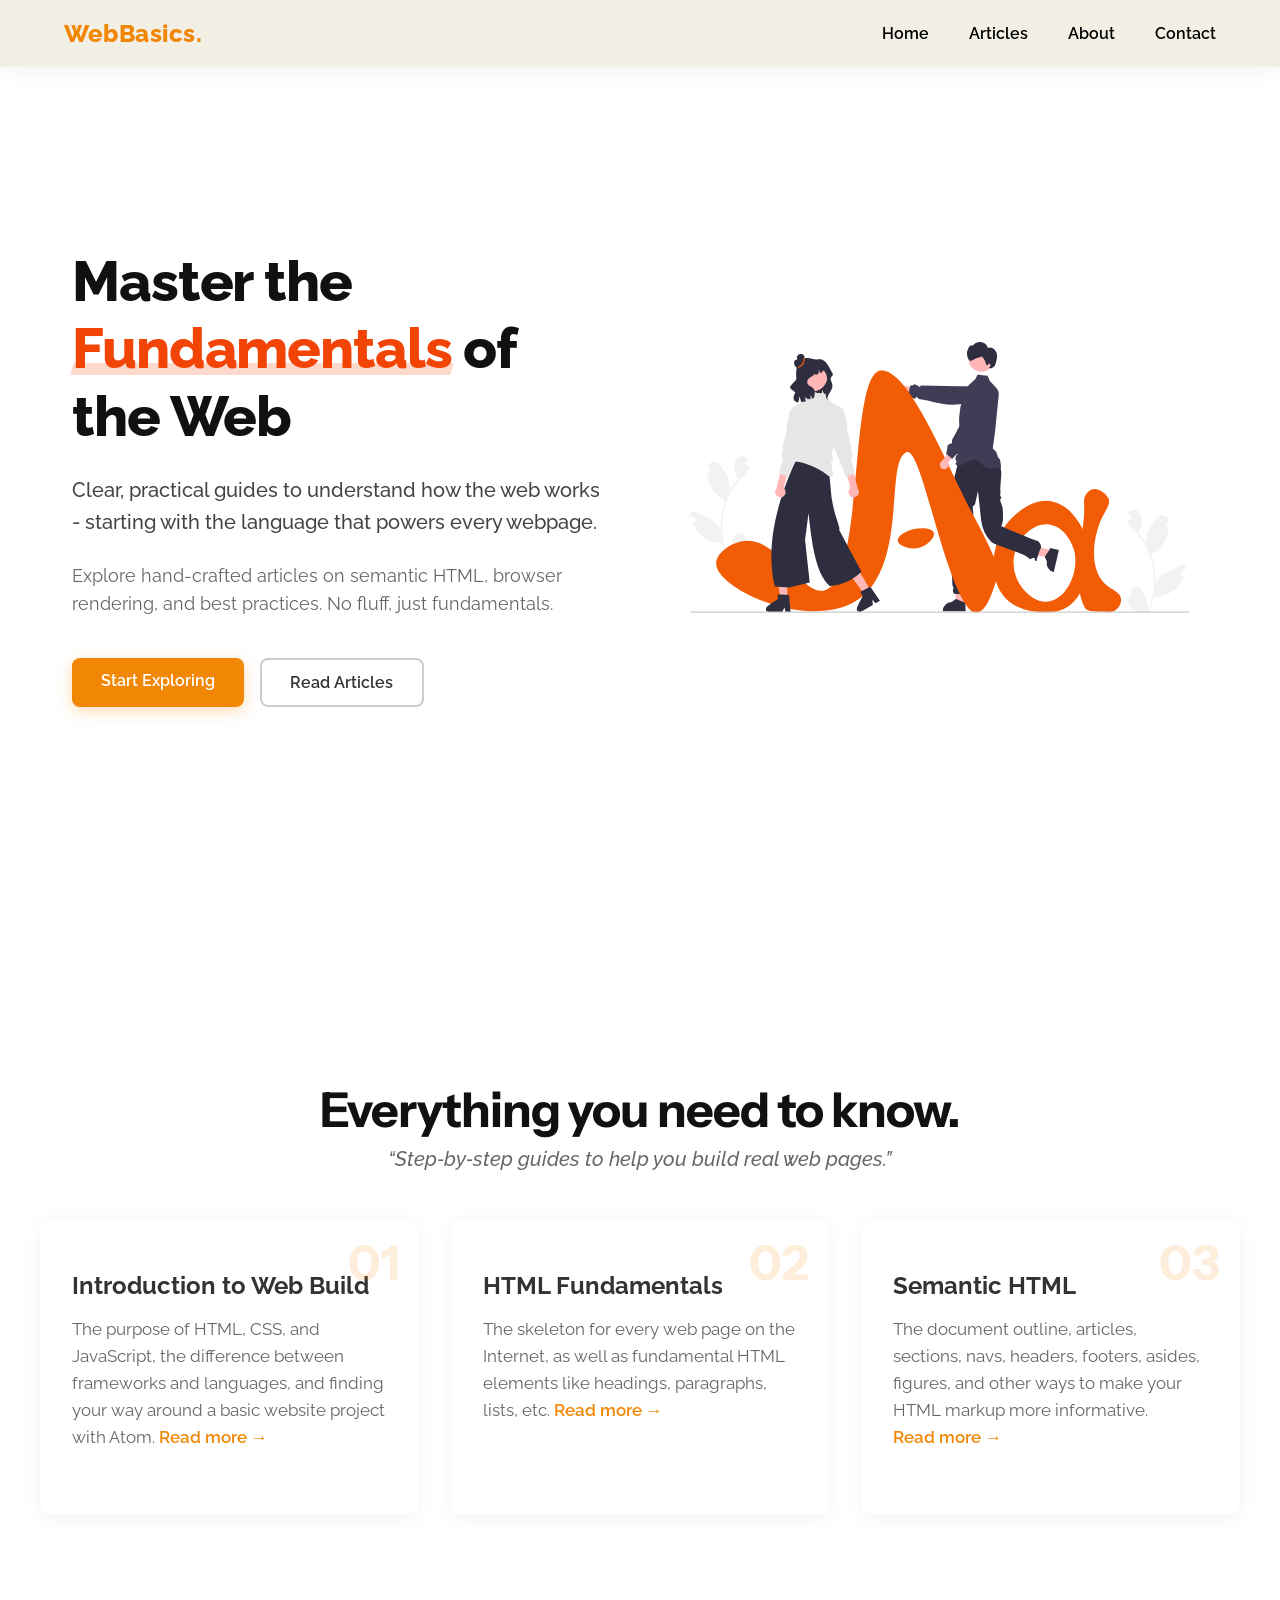
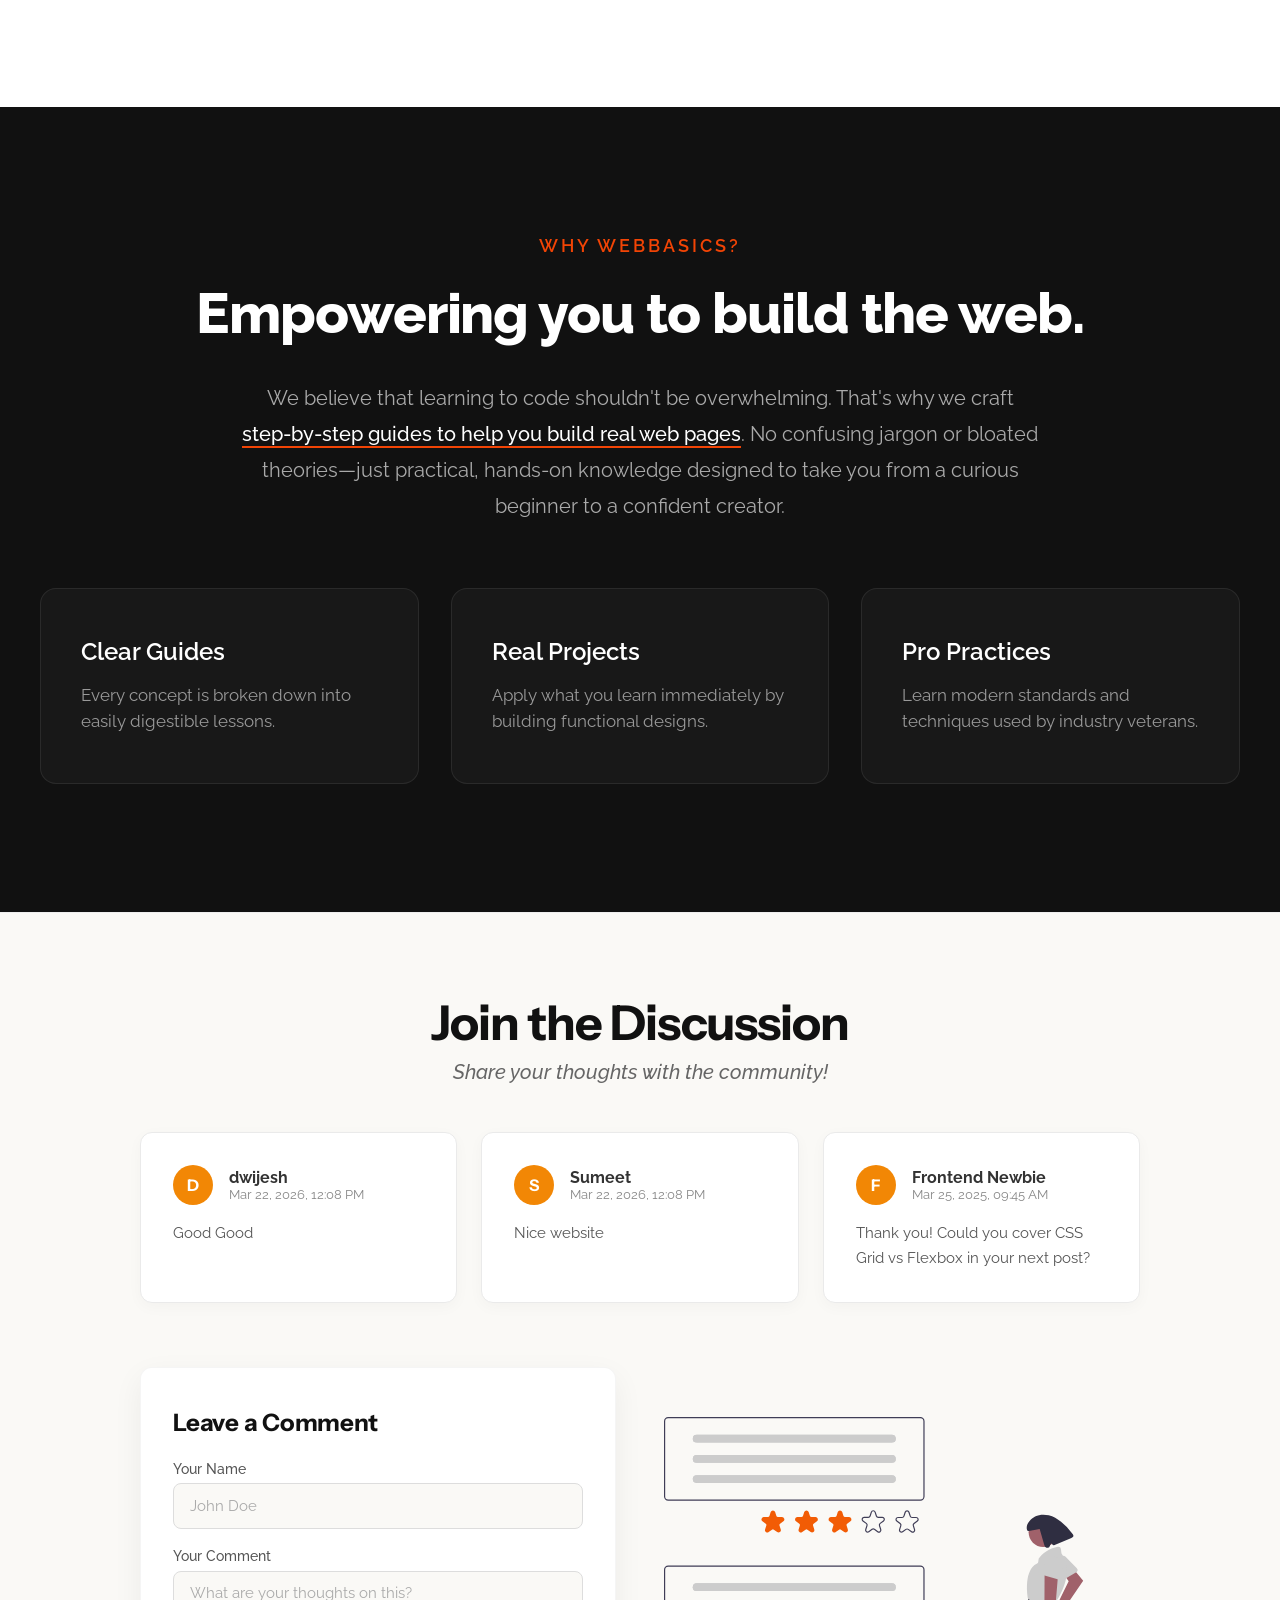
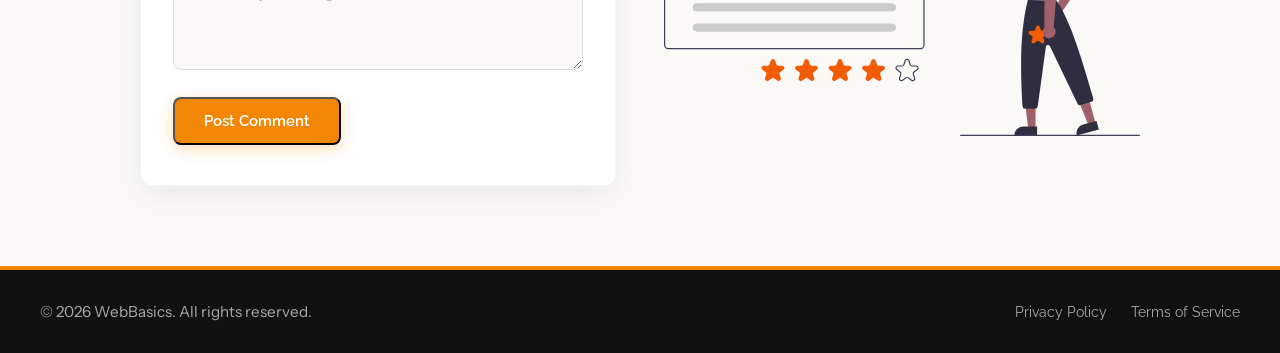
==== index.html @ 7445a1ad "CCE Website" ====
<!DOCTYPE html>
<html lang="en">
<head>
  <meta charset="UTF-8">
  <meta name="viewport" content="width=device-width, initial-scale=1.0">
  <title>Web Basics Blog - Learn HTML & Webpages</title>
  <link rel="stylesheet" href="style.css">
</head>
<body>
  <nav class="navbar">
    <div class="logo">WebBasics.</div>
    <ul class="navbarlist">
      <li><a href="index.html">Home</a></li>
      <li><a href="#articles">Articles</a></li>
      <li><a href="#about">About</a></li>
      <li><a href="#comment-section">Contact</a></li>
    </ul>
  </nav>

  <div class="hero-section">
    <div class="hero-content">
      <h1 class="hero-title">Master the <span class="highlight">Fundamentals</span> of the Web</h1>
      <h3 class="hero-subtitle">Clear, practical guides to understand how the web works - starting with the language that powers every webpage.</h3>
      <p class="hero-text">Explore hand-crafted articles on semantic HTML, browser rendering, and best practices. No fluff, just fundamentals.</p>
      <div class="hero-buttons">
        <a href="#" class="btn btn-primary">Start Exploring</a>
        <a href="#articles" class="btn btn-secondary">Read Articles</a>
      </div>
    </div>
    <div class="hero-image">
      <img src="img/undraw_font_cooz.svg" alt="Web Fundamentals Illustration">
    </div>
  </div>

  <div class="article-section-container" id="articles">
    <div class="article-section-header">
      <h2>Everything you need to know.</h2>
      <p>“Step‑by‑step guides to help you build real web pages.”</p>
    </div>
    
    <div class="article-grid">
      <div class="article-card">
        <div class="article-number">01</div>
      <h3 class="article-title">Introduction to Web Build</h3>
      <p class="article-desc">The purpose of HTML, CSS, and JavaScript, the difference between frameworks and languages, and finding your way around a basic website project with Atom. <a href="pages/1/page.html" class="read-more">Read more →</a></p>
    </div>

    <div class="article-card">
      <div class="article-number">02</div>
      <h3 class="article-title">HTML Fundamentals</h3>
      <p class="article-desc">The skeleton for every web page on the Internet, as well as fundamental HTML elements like headings, paragraphs, lists, etc. <a href="pages/2/page2.html" class="read-more">Read more →</a></p>
    </div>

    <div class="article-card">
      <div class="article-number">03</div>
      <h3 class="article-title">Semantic HTML</h3>
      <p class="article-desc">The document outline, articles, sections, navs, headers, footers, asides, figures, and other ways to make your HTML markup more informative. <a href="pages/3/page3.html" class="read-more">Read more →</a></p>
    </div>
    </div>
  </div>

  <div class="about-section" id="about">
    <div class="about-container">
      <h2 class="about-title">Why WebBasics?</h2>
      <h3 class="about-subtitle">Empowering you to build the web.</h3>
      <p class="about-text">
        We believe that learning to code shouldn't be overwhelming. That's why we craft <span class="highlight-text">step-by-step guides to help you build real web pages</span>. No confusing jargon or bloated theories—just practical, hands-on knowledge designed to take you from a curious beginner to a confident creator.
      </p>
      <div class="about-features">
        <div class="feature-card">
          <h4>Clear Guides</h4>
          <p>Every concept is broken down into easily digestible lessons.</p>
        </div>
        <div class="feature-card">
          <h4>Real Projects</h4>
          <p>Apply what you learn immediately by building functional designs.</p>
        </div>
        <div class="feature-card">
          <h4>Pro Practices</h4>
          <p>Learn modern standards and techniques used by industry veterans.</p>
        </div>
      </div>
    </div>
  </div>

  <div class="comment-section" id="comment-section">
    <div class="comment-container">
      <div class="comment-header">
        <h2>Join the Discussion</h2>
        <p>Share your thoughts with the community!</p>
      </div>
      
      <div class="comments-grid" id="recent-comments">
        <!-- Comments will be loaded via JS -->
      </div>
      
      <div class="comment-bottom-wrapper">
        <div class="comment-form-container">
          <h3>Leave a Comment</h3>
          <form id="comment-form" class="comment-form">
            <div class="form-row">
              <div class="form-group">
                <label for="comment-name">Your Name</label>
                <input type="text" id="comment-name" required placeholder="John Doe">
              </div>
            </div>
            <div class="form-group">
              <label for="comment-text">Your Comment</label>
              <textarea id="comment-text" rows="4" required placeholder="What are your thoughts on this?"></textarea>
            </div>
            <button type="submit" class="btn btn-primary">Post Comment</button>
          </form>
        </div>
        <div class="comment-image">
          <img src="img/undraw_reviews_ukai.svg" alt="Review and discuss">
        </div>
      </div>
    </div>
  </div>

  <div class="aboutus">

  </div>

  <footer class="site-footer">
    <div class="footer-content">
      <p>&copy; 2026 WebBasics. All rights reserved.</p>
      <div class="footer-links">
        <a href="#">Privacy Policy</a>
        <a href="#">Terms of Service</a>
      </div>
    </div>
  </footer>
    
  <script src="script.js"></script>
</body>
</html>
---- style.css ----
/* Raleway */
@import url('https://fonts.googleapis.com/css2?family=Instrument+Sans:ital,wght@0,400..700;1,400..700&family=Inter:ital,opsz,wght@0,14..32,100..900;1,14..32,100..900&family=Raleway:ital,wght@0,100..900;1,100..900&display=swap');

*{
  margin: 0%;
  padding: 0%;
  box-sizing: border-box;
  font-family: "Raleway", sans-serif;
}

html {
  scroll-behavior: smooth;
}

.navbar {
  background-color: rgba(242, 240, 228, 0.95); /* Pro translucent background */
  padding: 1.2rem 4rem;
  display: flex;
  justify-content: space-between;
  align-items: center;
  box-shadow: 0 4px 20px rgba(0, 0, 0, 0.05); /* Pro subtle shadow */
  position: sticky;
  top: 0;
  z-index: 1000;
  backdrop-filter: blur(10px); /* Modern blur effect */
}

.logo {
  font-size: 1.5rem;
  font-weight: 800;
  color: #F28705;
  letter-spacing: 0.5px;
  cursor: pointer;
}

.navbarlist {
  list-style-type: none;
  display: flex;
  gap: 2.5rem;
  align-items: center;
}

.navbarlist li a {
  text-decoration: none;
  font-weight: 600;
  color: #000000; /* Darker default text for readability */
  transition: color 0.3s ease;
  position: relative;
  padding: 0.5rem 0;
}

/* Pro animated underline hover effect */
.navbarlist li a::after {
  content: '';
  position: absolute;
  width: 0;
  height: 2px;
  bottom: 0;
  left: 0;
  background-color: #F28705;
  transition: width 0.3s ease;
}

.navbarlist li a:hover {
  color: #F28705;
}

.navbarlist li a:hover::after {
  width: 100%;
}

.hero-section {
  display: grid;
  grid-template-columns: 1fr 1fr;
  align-items: center;
  gap: 4rem;
  padding: 4rem 2rem;
  margin: 0 auto;
  max-width: 1200px;
  min-height: calc(100vh - 80px); /* Centers vertically taking up rest of the viewport */
  animation: fadeIn 1s ease-out;
}

.hero-content {
  display: flex;
  flex-direction: column;
  align-items: flex-start;
  text-align: left;
  gap: 1.5rem;
}

.hero-image {
  width: 100%;
  display: flex;
  justify-content: center;
  align-items: center;
}

.hero-image img {
  width: 100%;
  max-width: 500px;
  height: auto;
}

.hero-title {
  font-size: 3.5rem;
  font-weight: 800;
  color: #111;
  line-height: 1.2;
  letter-spacing: -0.02em;
}

.highlight {
  color: #F24405;
  position: relative;
  display: inline-block;
}

.highlight::after {
  content: '';
  position: absolute;
  width: 100%;
  height: 12px;
  bottom: 8px;
  left: 0;
  background-color: rgba(242, 68, 5, 0.2);
  z-index: -1;
  transform: skewX(-15deg);
}

.hero-subtitle {
  font-size: 1.25rem;
  font-weight: 500;
  color: #444;
  max-width: 800px;
  line-height: 1.6;
}

.hero-text {
  font-size: 1.1rem;
  color: #666;
  max-width: 600px;
  line-height: 1.6;
}

.hero-buttons {
  display: flex;
  gap: 1rem;
  margin-top: 1rem;
}

.btn {
  text-decoration: none;
  padding: 0.8rem 1.8rem;
  font-size: 1rem;
  font-weight: 600;
  border-radius: 8px;
  transition: all 0.3s ease;
  cursor: pointer;
}

.btn-primary {
  background-color: #F28705;
  color: #fff;
  box-shadow: 0 4px 15px rgba(242, 135, 5, 0.3);
}

.btn-primary:hover {
  background-color: #d97704;
  transform: translateY(-2px);
  box-shadow: 0 6px 20px rgba(242, 135, 5, 0.4);
}

.btn-secondary {
  background-color: transparent;
  color: #333;
  border: 2px solid #ccc;
}

.btn-secondary:hover {
  border-color: #F28705;
  color: #F28705;
  transform: translateY(-2px);
}

/* Article Grid Section */
.article-section-container {
  min-height: calc(100vh - 80px); /* Gives it the full screen height minus navbar */
  display: flex;
  flex-direction: column;
  justify-content: center;
  align-items: center;
  padding: 4rem 2rem;
  scroll-margin-top: 80px; /* Accounts for the sticky navbar when scrolling to the anchor */
}

.article-section-header {
  text-align: center;
  margin-bottom: 3rem;
}

.article-section-header h2 {
  font-family: 'Instrument Sans', sans-serif;
  font-size: 3rem;
  color: #111;
  margin-bottom: 0.5rem;
  letter-spacing: -0.02em;
}

.article-section-header p {
  font-size: 1.25rem;
  color: #666;
  font-style: italic;
  font-weight: 500;
}

.article-grid {
  display: grid;
  grid-template-columns: repeat(auto-fit, minmax(300px, 1fr));
  gap: 2rem;
  max-width: 1200px;
  width: 100%;
  margin: 0 auto;
}

.article-card {
  background-color: #fff;
  border-radius: 12px;
  padding: 2.5rem 2rem;
  box-shadow: 0 4px 20px rgba(0, 0, 0, 0.05);
  transition: all 0.3s ease;
  position: relative;
  overflow: hidden;
  border-top: 4px solid transparent;
}

.article-card:hover {
  transform: translateY(-10px);
  box-shadow: 0 8px 30px rgba(0, 0, 0, 0.1);
  border-top: 4px solid #F28705;
}

.article-number {
  font-size: 3rem;
  font-weight: 800;
  color: rgba(242, 135, 5, 0.15); /* Light orange for watermark look */
  position: absolute;
  top: 10px;
  right: 20px;
  font-family: 'Instrument Sans', sans-serif;
}

.article-title {
  font-size: 1.5rem;
  font-weight: 700;
  color: #333;
  margin-bottom: 1rem;
  margin-top: 0.5rem;
}

.article-desc {
  color: #666;
  line-height: 1.6;
  margin-bottom: 1.5rem;
  font-size: 1.05rem;
}

.read-more {
  text-decoration: none;
  color: #F28705;
  font-weight: 600;
  display: inline-flex;
  align-items: center;
  transition: gap 0.3s ease;
  gap: 5px;
}

.read-more:hover {
  gap: 10px;
  color: #d97704;
}

@keyframes fadeIn {
  from {
    opacity: 0;
    transform: translateY(20px);
  }
  to {
    opacity: 1;
    transform: translateY(0);
  }
}

/* About Section */
.about-section {
  padding: 8rem 2rem;
  background-color: #111;
  color: #fff;
  display: flex;
  justify-content: center;
  align-items: center;
  scroll-margin-top: 80px;
}

.about-container {
  max-width: 1200px;
  margin: 0 auto;
  text-align: center;
}

.about-title {
  font-size: 1.1rem;
  text-transform: uppercase;
  letter-spacing: 3px;
  color: #F24405;
  margin-bottom: 1.5rem;
  font-weight: 600;
}

.about-subtitle {
  font-size: 3.5rem;
  font-weight: 800;
  margin-bottom: 2rem;
  line-height: 1.2;
  letter-spacing: -0.02em;
}

.about-text {
  font-size: 1.25rem;
  color: #aaa;
  max-width: 800px;
  margin: 0 auto 4rem auto;
  line-height: 1.8;
}

.about-text .highlight-text {
  color: #fff;
  font-weight: 500;
  border-bottom: 2px solid #F24405;
}

.about-features {
  display: grid;
  grid-template-columns: repeat(3, 1fr);
  gap: 2rem;
  margin-top: 2rem;
}

.feature-card {
  background: rgba(255, 255, 255, 0.03);
  border: 1px solid rgba(255, 255, 255, 0.08);
  padding: 3rem 2.5rem;
  border-radius: 16px;
  text-align: left;
  transition: all 0.3s ease;
}

.feature-card:hover {
  transform: translateY(-8px);
  background: rgba(255, 255, 255, 0.06);
  border-color: rgba(255, 255, 255, 0.15);
  box-shadow: 0 15px 30px rgba(0, 0, 0, 0.2);
}

.feature-card h4 {
  font-size: 1.5rem;
  margin-bottom: 1rem;
  color: #fff;
  font-weight: 600;
}

.feature-card p {
  font-size: 1.05rem;
  color: #999;
  line-height: 1.6;
}

/* Comment Section */
.comment-section {
  background-color: #faf9f6;
  padding: 5rem 2rem;
  border-top: 1px solid #eee;
}

.comment-container {
  max-width: 1000px;
  margin: 0 auto;
}

.comment-header {
  text-align: center;
  margin-bottom: 3rem;
}

.comment-header h2 {
  font-family: 'Instrument Sans', sans-serif;
  font-size: 3rem;
  color: #111;
  margin-bottom: 0.5rem;
  letter-spacing: -0.02em;
}

.comment-header p {
  font-size: 1.25rem;
  color: #666;
  font-style: italic;
  font-weight: 500;
}

.comment-image {
  display: flex;
  justify-content: center;
  align-items: center;
}

.comment-image img {
  width: 100%;
  max-width: 800px;
  height: auto;
}

.comments-grid {
  display: grid;
  grid-template-columns: repeat(auto-fit, minmax(300px, 1fr));
  gap: 1.5rem;
  margin-bottom: 4rem;
}

.comment-card {
  background: #fff;
  padding: 2rem;
  border-radius: 12px;
  box-shadow: 0 4px 15px rgba(0, 0, 0, 0.03);
  transition: transform 0.3s ease;
  border: 1px solid #eaeaea;
}

.comment-card:hover {
  transform: translateY(-5px);
  box-shadow: 0 8px 25px rgba(0, 0, 0, 0.08);
}

.comment-meta {
  display: flex;
  align-items: center;
  gap: 1rem;
  margin-bottom: 1rem;
}

.comment-avatar {
  background-color: #F28705;
  color: #fff;
  width: 40px;
  height: 40px;
  border-radius: 50%;
  display: flex;
  align-items: center;
  justify-content: center;
  font-weight: bold;
  font-family: 'Instrument Sans', sans-serif;
}

.comment-author-info {
  display: flex;
  flex-direction: column;
}

.comment-author-name {
  font-weight: 700;
  color: #333;
  font-size: 1rem;
}

.comment-date {
  font-size: 0.8rem;
  color: #888;
}

.comment-body {
  color: #555;
  line-height: 1.6;
  font-size: 0.95rem;
}

.comment-bottom-wrapper {
  display: grid;
  grid-template-columns: 1fr 1fr;
  align-items: center;
  gap: 3rem;
  margin-top: 4rem;
}

.comment-form-container {
  background: #fff;
  padding: 2.5rem 2rem;
  border-radius: 12px;
  box-shadow: 0 10px 30px rgba(0,0,0,0.06);
  width: 100%;
  border: 1px solid rgba(0,0,0,0.04);
}

.comment-form-container h3 {
  font-size: 1.5rem;
  margin-bottom: 1.5rem;
  font-family: 'Instrument Sans', sans-serif;
  color: #111;
  text-align: left;
  letter-spacing: -0.01em;
}

.comment-form {
  display: flex;
  flex-direction: column;
  gap: 1.2rem;
}

.form-group {
  display: flex;
  flex-direction: column;
  gap: 0.4rem;
}

.form-group label {
  font-weight: 500;
  color: #555;
  font-size: 0.85rem;
  text-transform: none;
  letter-spacing: normal;
}

.form-group input, 
.form-group textarea {
  padding: 0.8rem 1rem;
  border: 1px solid #ddd;
  border-radius: 8px;
  font-family: 'Raleway', sans-serif;
  font-size: 0.95rem;
  transition: all 0.3s ease;
  background-color: #faf9f6;
  color: #333;
}

.form-group input::placeholder,
.form-group textarea::placeholder {
  color: #aaa;
}

.form-group input:focus, 
.form-group textarea:focus {
  outline: none;
  border-color: #111;
  background-color: #fff;
  box-shadow: 0 8px 20px rgba(0, 0, 0, 0.05);
  transform: translateY(-2px);
}

.comment-form .btn {
  align-self: flex-start;
  margin-top: 0.5rem;
  padding: 0.8rem 1.8rem;
  font-size: 0.95rem;
  border-radius: 8px;
}

/* Responsive adjustments */
@media (max-width: 768px) {
  .hero-section {
    grid-template-columns: 1fr;
    text-align: center;
    gap: 2rem;
  }
  .hero-content {
    align-items: center;
    text-align: center;
  }
  .hero-title {
    font-size: 2.5rem;
  }
  .hero-subtitle {
    font-size: 1.1rem;
  }
  .hero-buttons {
    flex-direction: column;
    width: 100%;
    max-width: 300px;
  }
  .btn {
    width: 100%;
    text-align: center;
  }

  .article-section-header h2,
  .comment-header h2 {
    font-size: 2.2rem;
  }
  
  .article-grid {
    grid-template-columns: 1fr;
    padding: 2rem 1.5rem;
  }
  
  .about-subtitle {
    font-size: 2.5rem;
  }
  
  .about-text {
    font-size: 1.1rem;
    margin-bottom: 2rem;
  }
  
  .about-features {
    grid-template-columns: 1fr;
  }
  
  .about-section {
    padding: 4rem 1.5rem;
  }
  
  .comment-bottom-wrapper {
    grid-template-columns: 1fr;
    gap: 2rem;
  }
}

/* Global Footer */
.site-footer {
  background-color: #111;
  color: #fff;
  padding: 2rem;
  margin-top: auto;
  border-top: 4px solid #F28705;
}

.footer-content {
  max-width: 1200px;
  margin: 0 auto;
  display: flex;
  justify-content: space-between;
  align-items: center;
  flex-wrap: wrap;
  gap: 1rem;
}

.footer-content p {
  font-family: 'Instrument Sans', sans-serif;
  color: #aaa;
  font-size: 0.95rem;
  margin: 0;
}

.footer-links {
  display: flex;
  gap: 1.5rem;
}

.footer-links a {
  color: #aaa;
  text-decoration: none;
  font-size: 0.9rem;
  transition: color 0.3s ease;
}

.footer-links a:hover {
  color: #F28705;
}

@media (max-width: 600px) {
  .footer-content {
    flex-direction: column;
    text-align: center;
  }
}
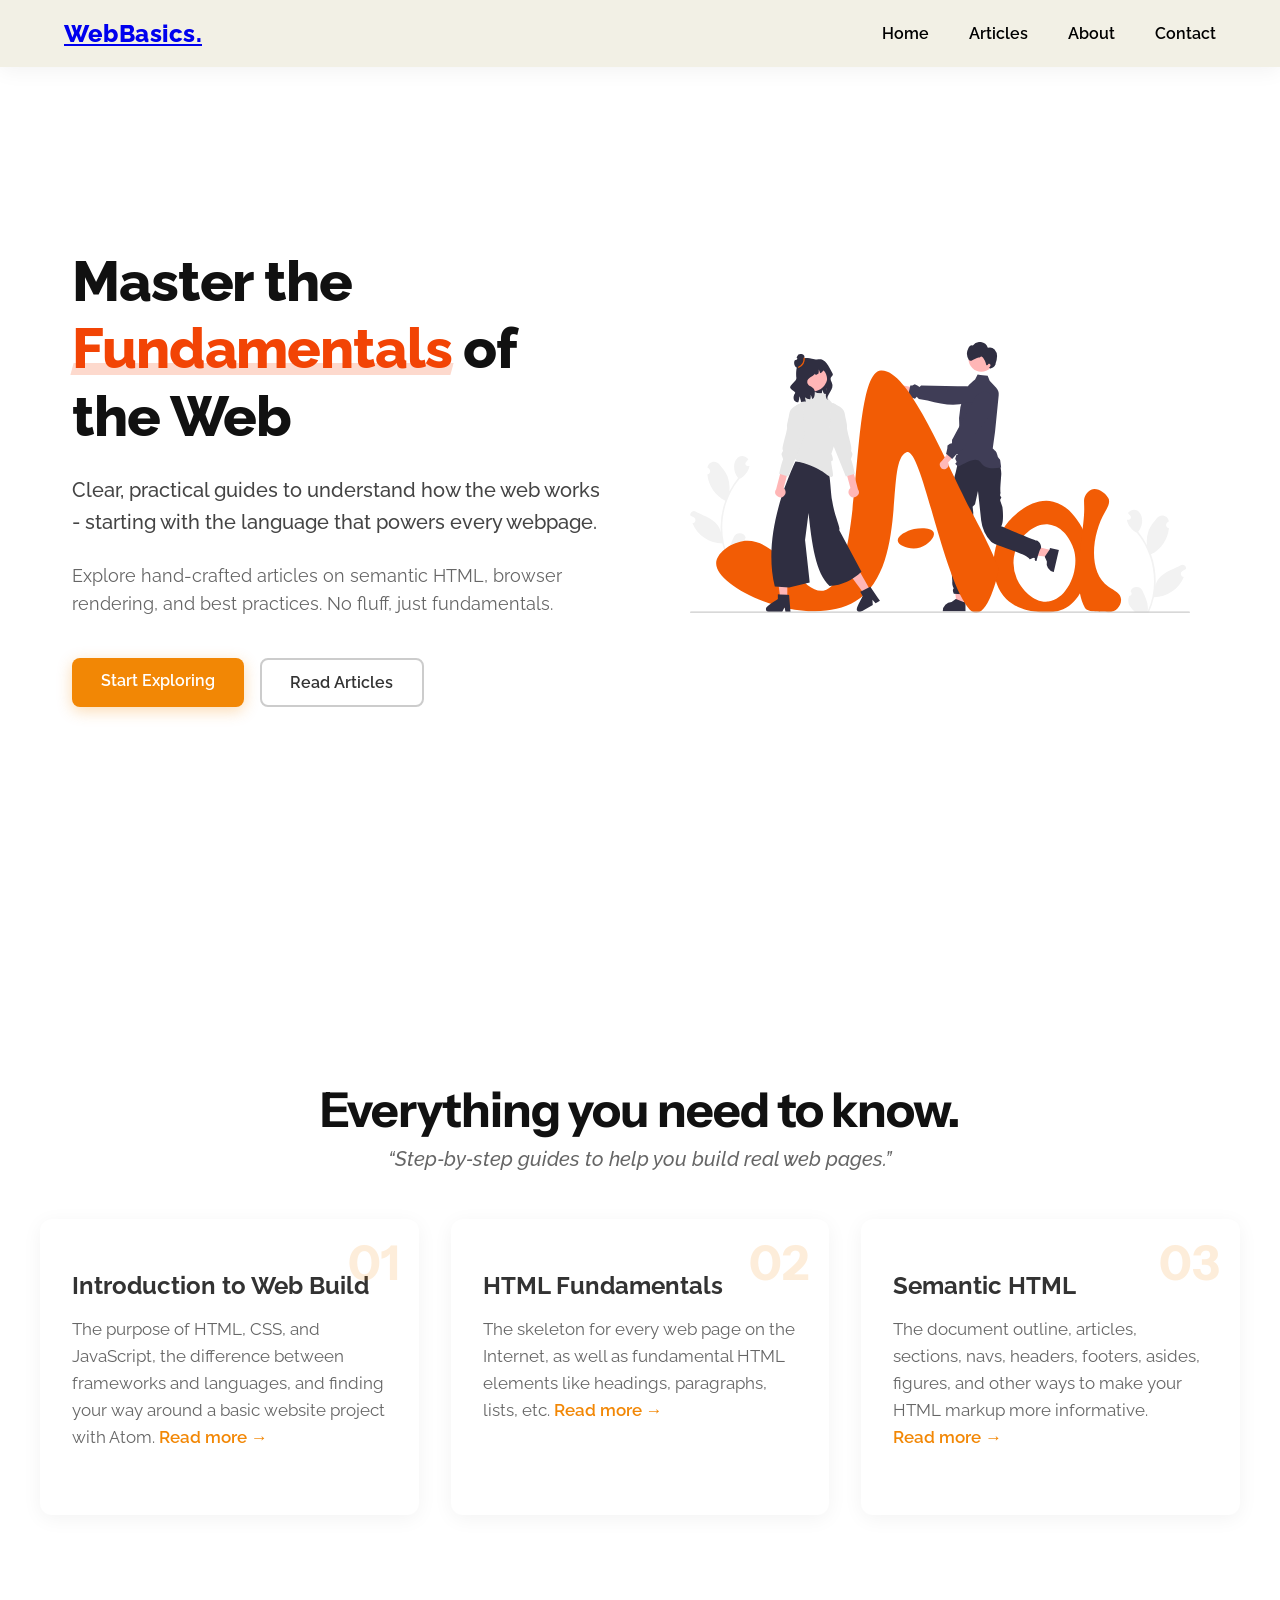
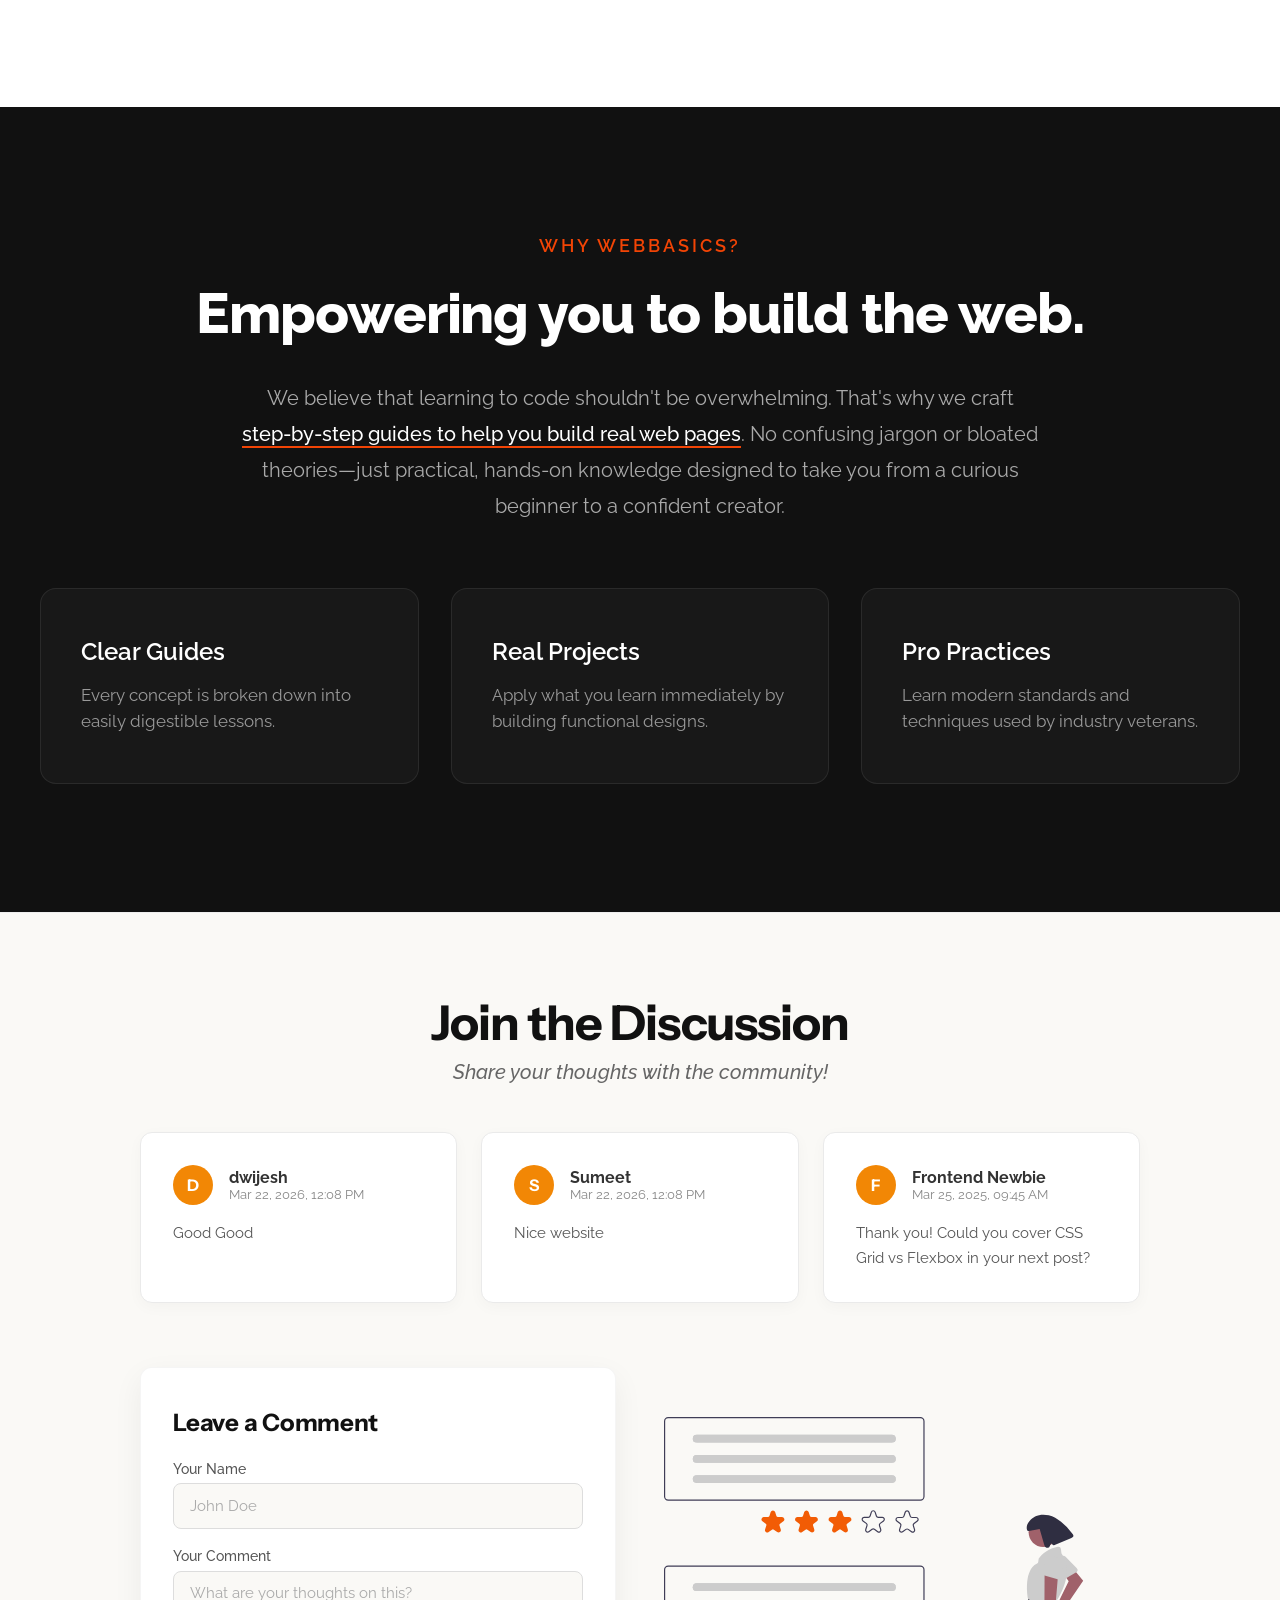
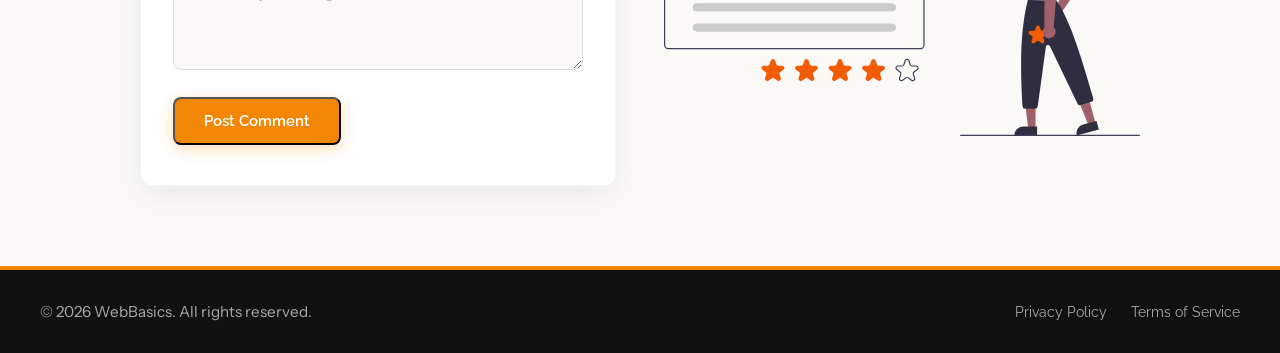
==== commit 7bd7e959: "home reload problem solved" ====
--- a/index.html
+++ b/index.html
@@ -8,16 +8,21 @@
 </head>
 <body>
   <nav class="navbar">
-    <div class="logo">WebBasics.</div>
-    <ul class="navbarlist">
-      <li><a href="index.html">Home</a></li>
+    <div class="logo"><a href="#hero-sec">WebBasics.</a></div>
+    <div class="hamburger" id="hamburger">
+      <span class="bar"></span>
+      <span class="bar"></span>
+      <span class="bar"></span>
+    </div>
+    <ul class="navbarlist" id="navbarlist">
+      <li><a href="#hero-sec">Home</a></li>
       <li><a href="#articles">Articles</a></li>
       <li><a href="#about">About</a></li>
       <li><a href="#comment-section">Contact</a></li>
     </ul>
   </nav>
 
-  <div class="hero-section">
+  <div class="hero-section" id="hero-sec">
     <div class="hero-content">
       <h1 class="hero-title">Master the <span class="highlight">Fundamentals</span> of the Web</h1>
       <h3 class="hero-subtitle">Clear, practical guides to understand how the web works - starting with the language that powers every webpage.</h3>
--- a/style.css
+++ b/style.css
@@ -69,6 +69,35 @@
   width: 100%;
 }
 
+/* Hamburger Menu */
+.hamburger {
+  display: none;
+  flex-direction: column;
+  cursor: pointer;
+  gap: 5px;
+  z-index: 1001;
+}
+
+.hamburger .bar {
+  width: 25px;
+  height: 3px;
+  background-color: #111;
+  transition: all 0.3s ease-in-out;
+  border-radius: 2px;
+}
+
+.hamburger.active .bar:nth-child(1) {
+  transform: translateY(8px) rotate(45deg);
+}
+
+.hamburger.active .bar:nth-child(2) {
+  opacity: 0;
+}
+
+.hamburger.active .bar:nth-child(3) {
+  transform: translateY(-8px) rotate(-45deg);
+}
+
 .hero-section {
   display: grid;
   grid-template-columns: 1fr 1fr;
@@ -669,4 +698,64 @@
     flex-direction: column;
     text-align: center;
   }
+}
+
+@media (max-width: 600px) {
+  .navbar {
+    padding: 1rem;
+  }
+  
+  .hamburger {
+    display: flex;
+  }
+
+  .navbarlist {
+    position: absolute;
+    top: 100%;
+    left: 0;
+    right: 0;
+    background-color: #F2F0E4;
+    flex-direction: column;
+    gap: 0;
+    text-align: center;
+    overflow: hidden;
+    max-height: 0;
+    transition: max-height 0.3s ease-in-out;
+    box-shadow: 0 4px 10px rgba(0,0,0,0.1);
+  }
+
+  .navbarlist.active {
+    max-height: 300px;
+  }
+
+  .navbarlist li {
+    padding: 1rem 0;
+    width: 100%;
+    border-top: 1px solid rgba(0,0,0,0.05);
+  }
+
+  .logo {
+    font-size: 1.25rem;
+  }
+
+  .hero-title {
+    font-size: 2rem;
+  }
+  
+  .hero-subtitle {
+    font-size: 1rem;
+  }
+  
+  .hero-section {
+    padding: 2.5rem 1rem;
+  }
+
+  .article-section-header h2,
+  .comment-header h2 {
+    font-size: 1.8rem;
+  }
+
+  .about-subtitle {
+    font-size: 2rem;
+  }
 }
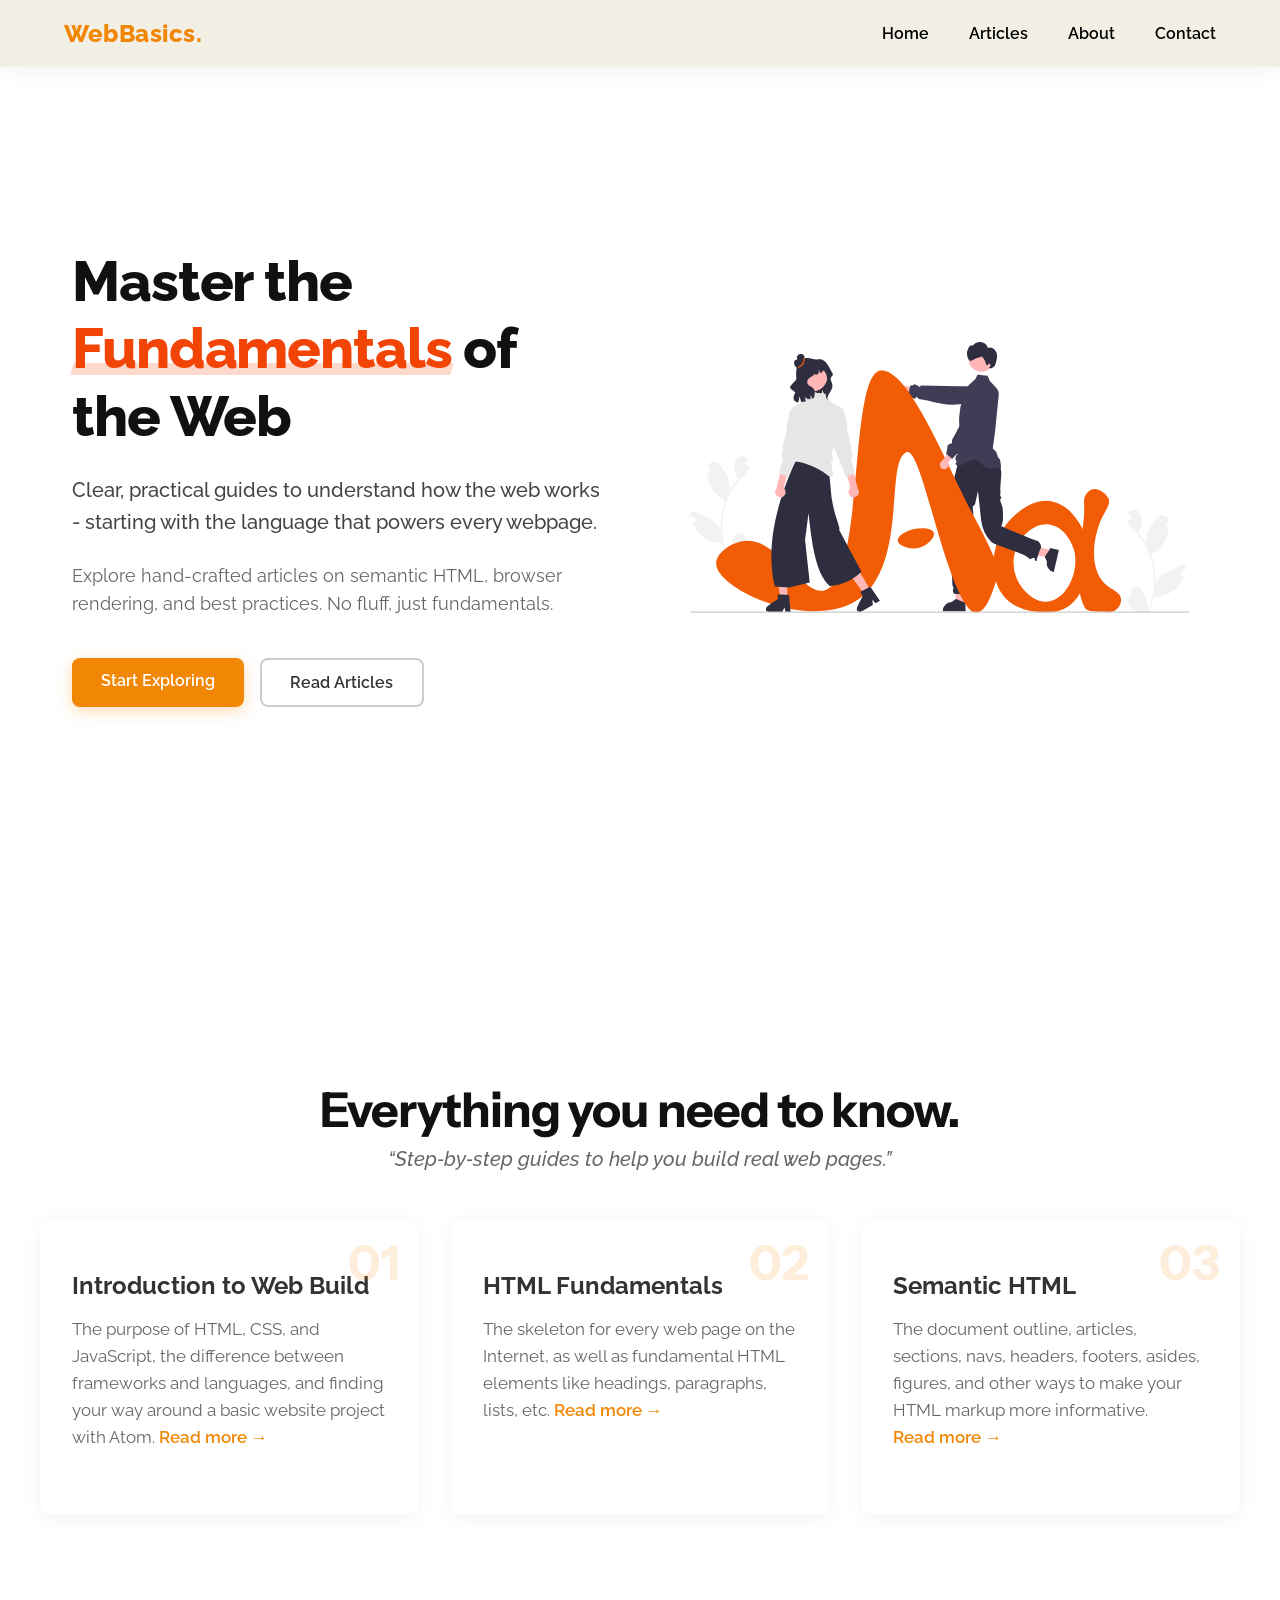
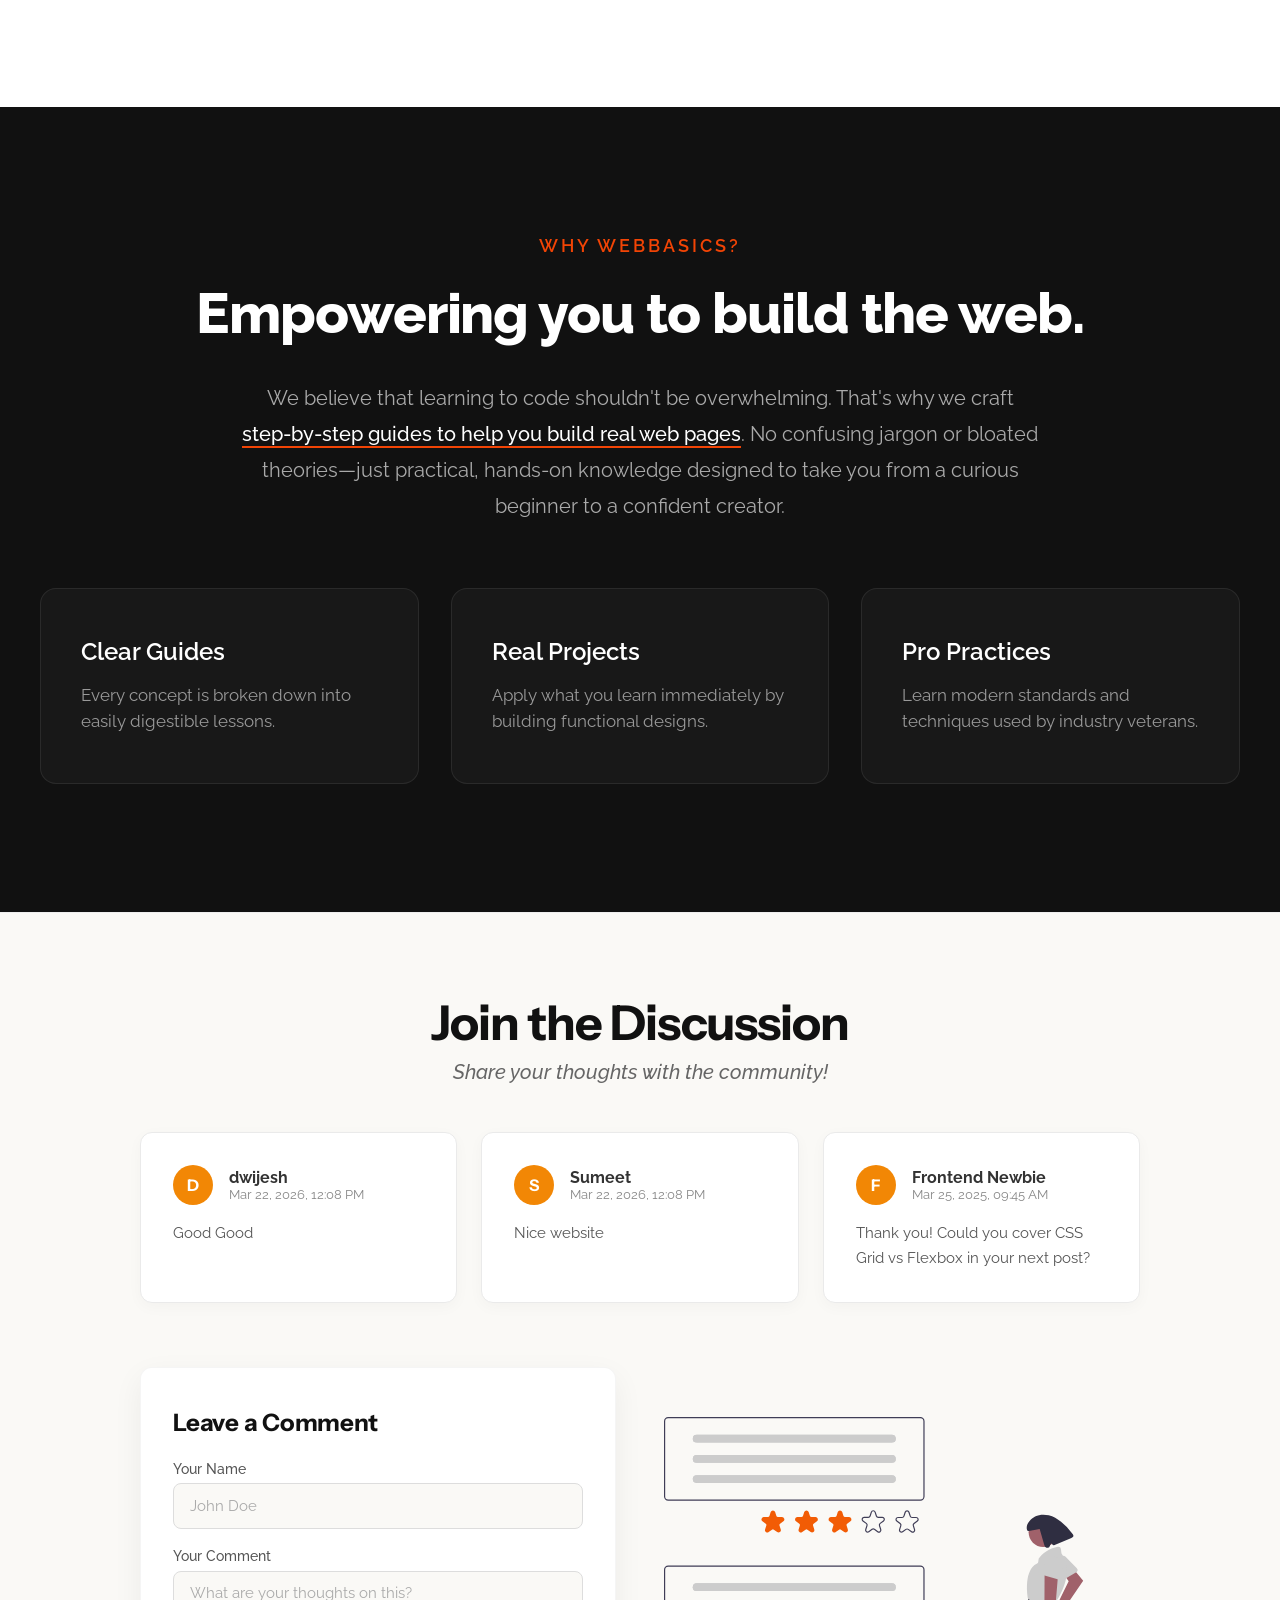
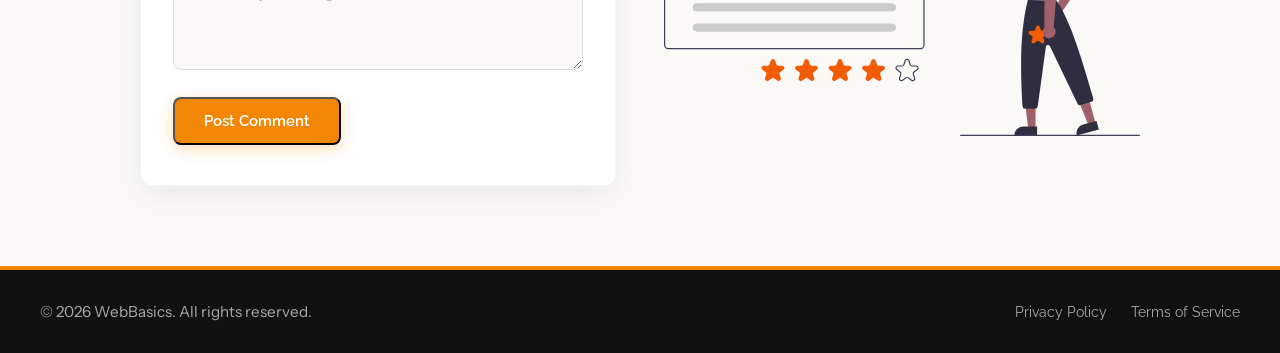
==== commit ada721bf: "review svg responsive viewport hidden" ====
--- a/index.html
+++ b/index.html
@@ -117,7 +117,7 @@
           </form>
         </div>
         <div class="comment-image">
-          <img src="img/undraw_reviews_ukai.svg" alt="Review and discuss">
+          <img id="review-svg" src="img/undraw_reviews_ukai.svg" alt="Review and discuss">
         </div>
       </div>
     </div>
--- a/style.css
+++ b/style.css
@@ -31,6 +31,11 @@
   color: #F28705;
   letter-spacing: 0.5px;
   cursor: pointer;
+}
+
+.logo a{
+  color: inherit;
+  text-decoration: none;
 }
 
 .navbarlist {
@@ -697,6 +702,10 @@
   .footer-content {
     flex-direction: column;
     text-align: center;
+  }
+
+  #review-svg {
+    display: none;
   }
 }
 
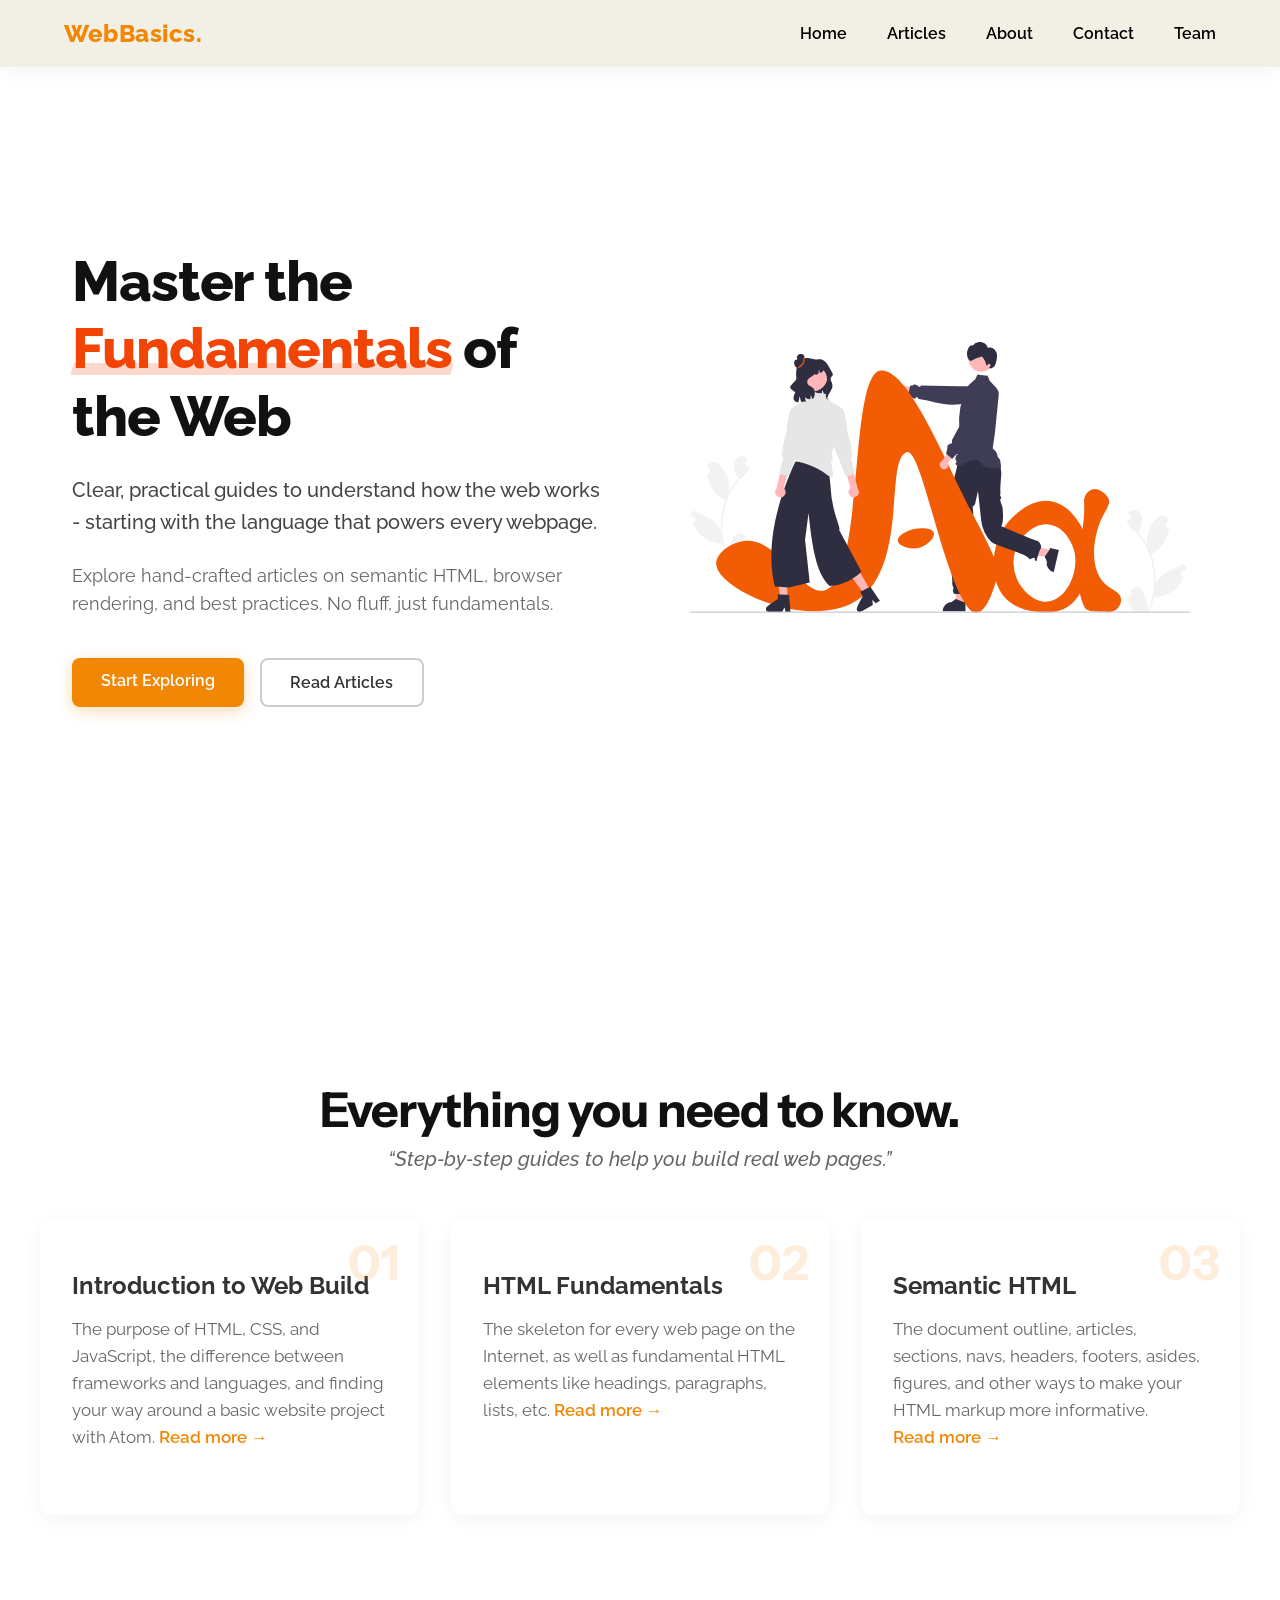
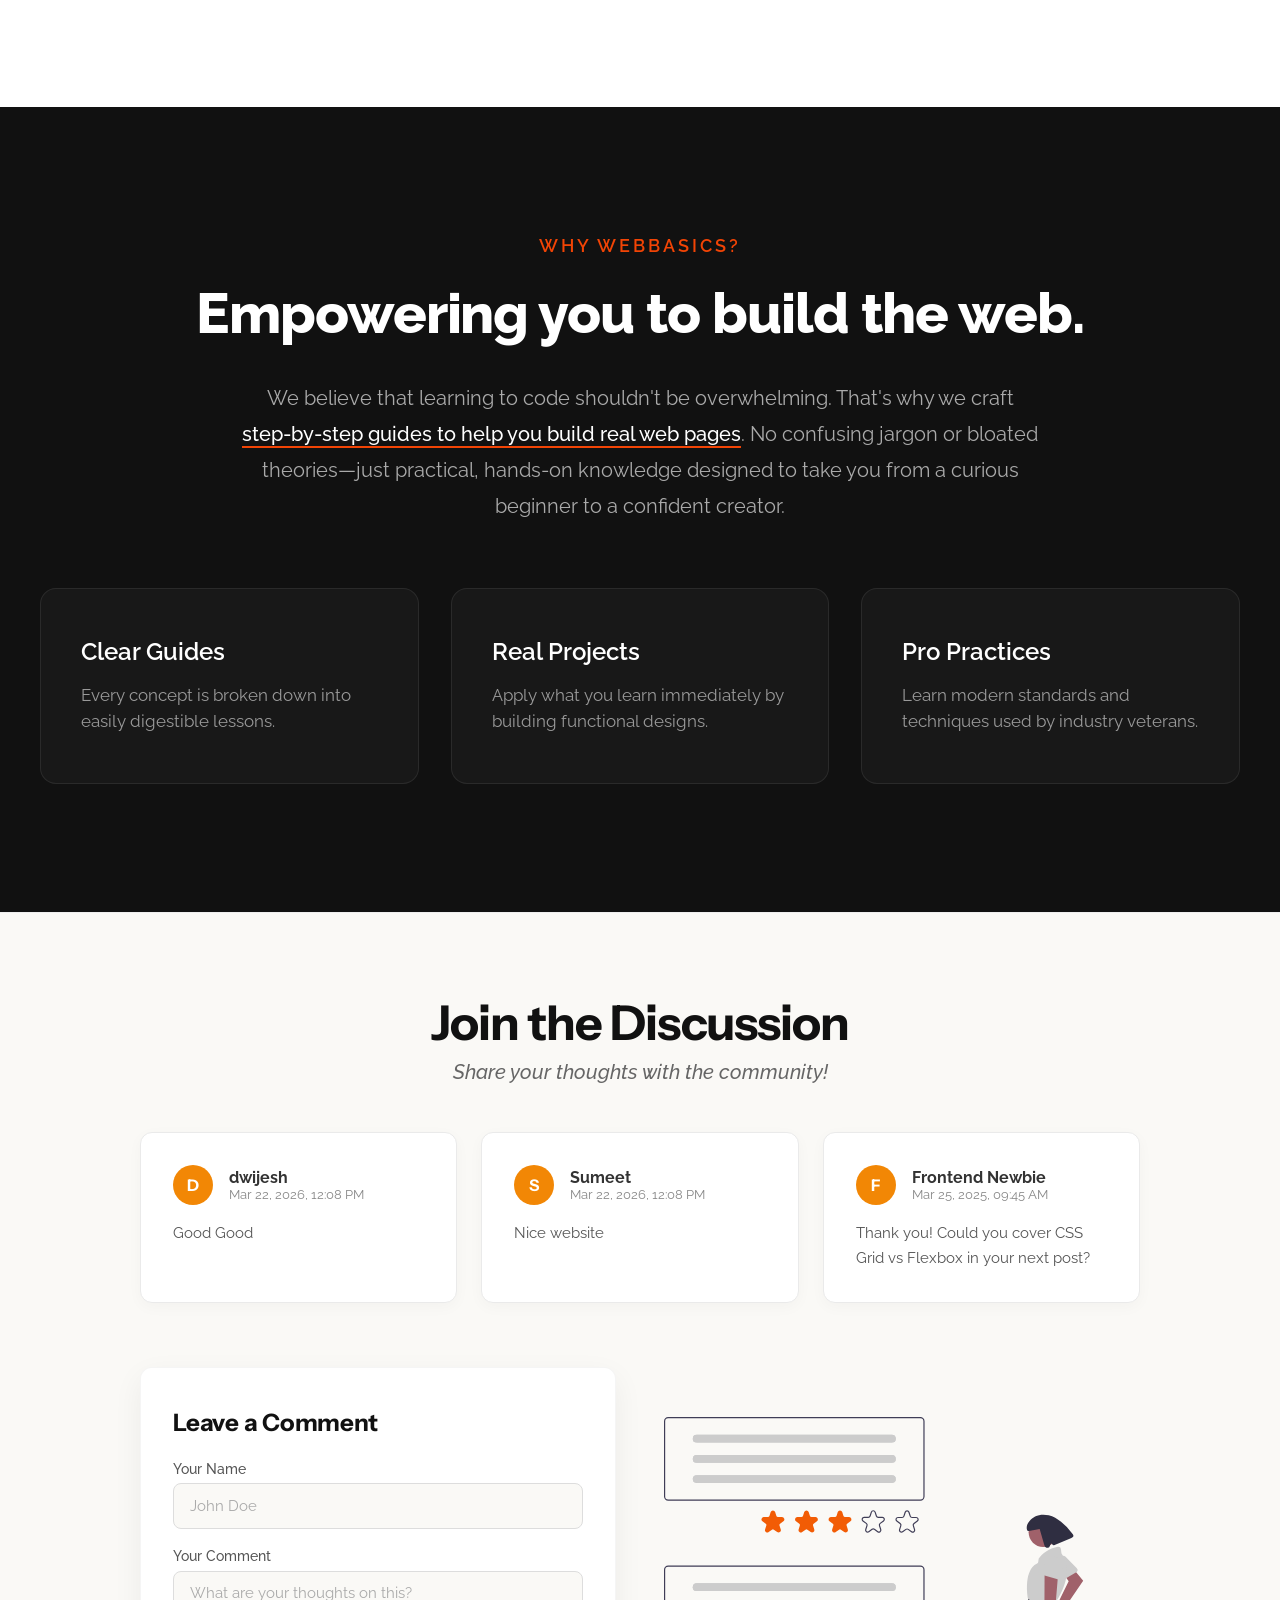
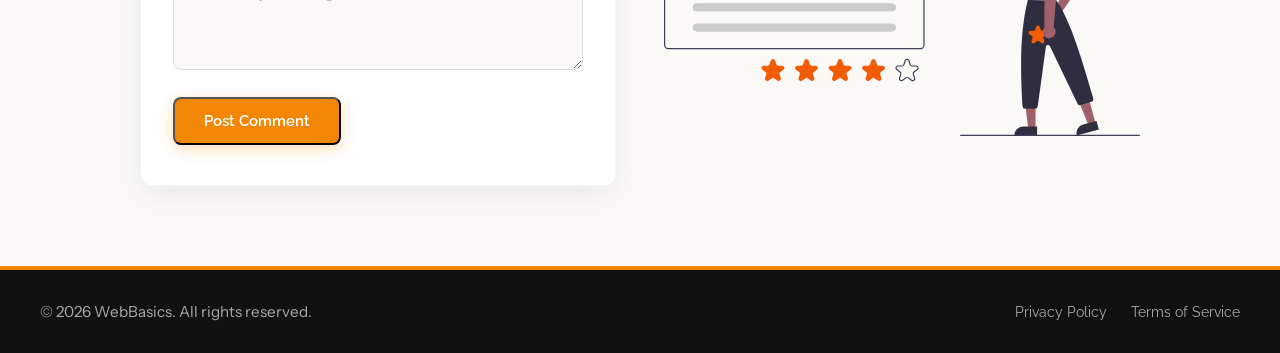
==== commit 8c7a282c: "Team tab in navbar" ====
--- a/index.html
+++ b/index.html
@@ -19,6 +19,7 @@
       <li><a href="#articles">Articles</a></li>
       <li><a href="#about">About</a></li>
       <li><a href="#comment-section">Contact</a></li>
+      <li><a href="./teammate/teammate.html">Team</a></li>
     </ul>
   </nav>
 
